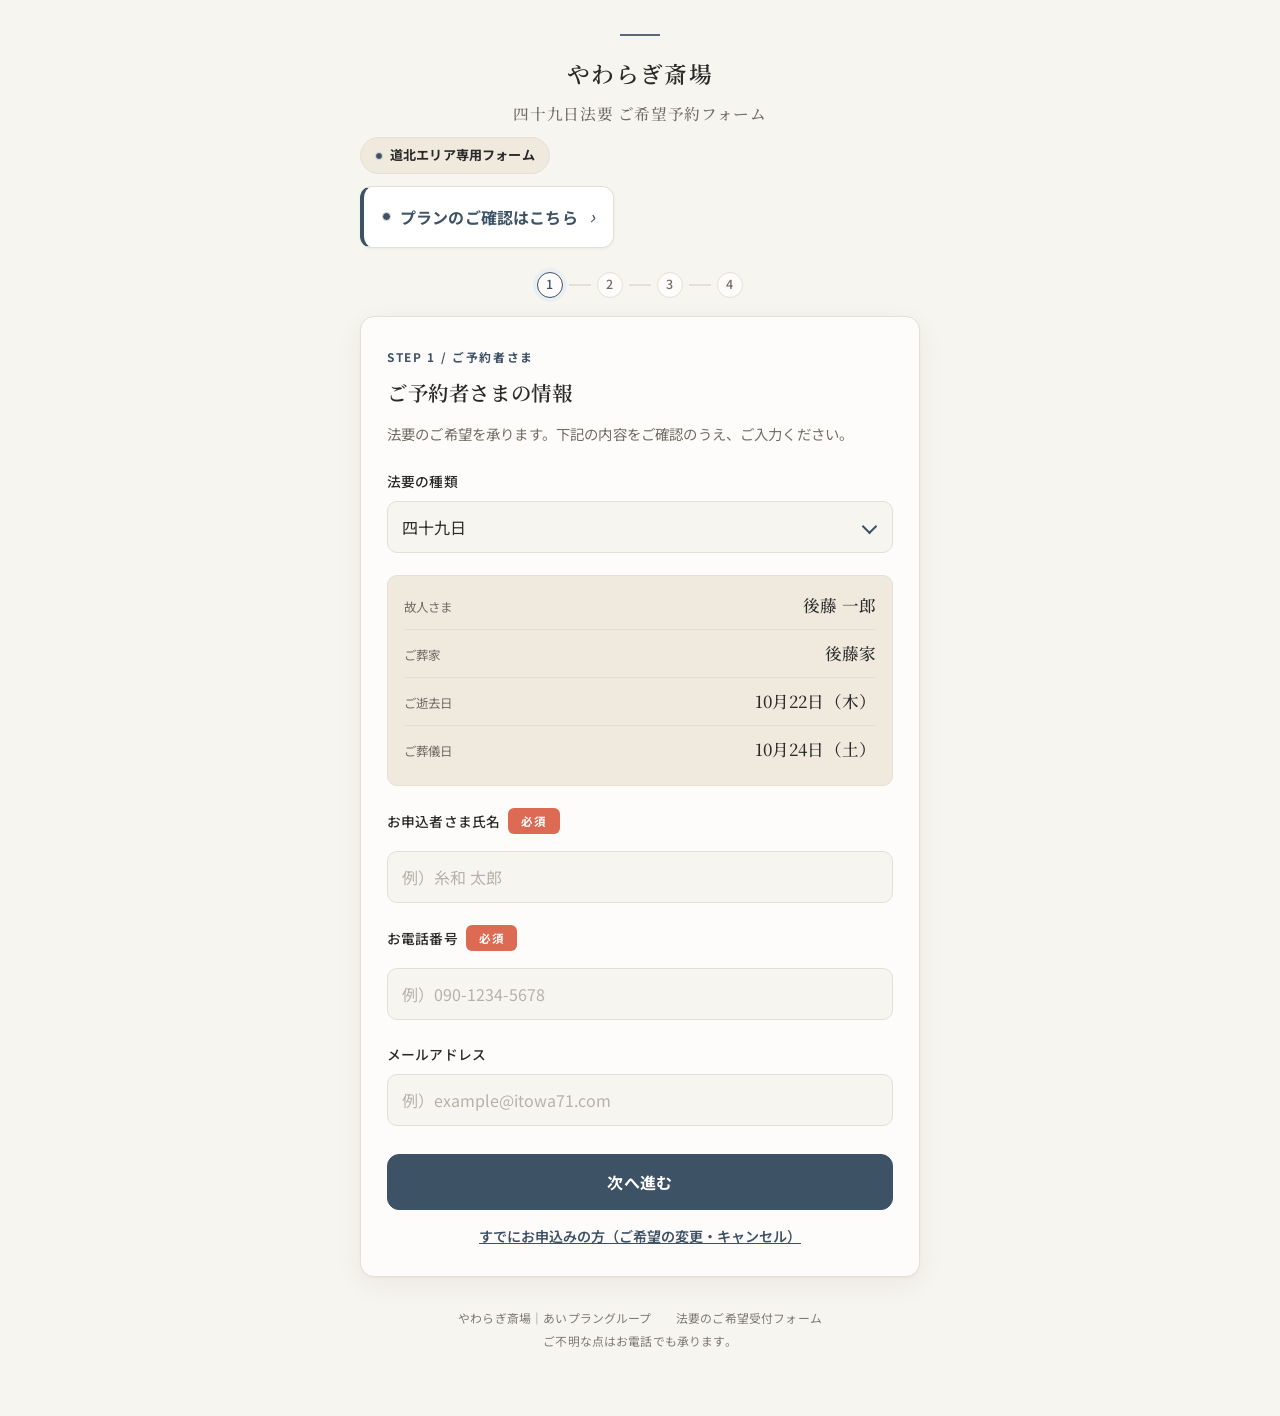
==== houyou_form_dohoku.html @ b4d34588 "Add files via upload" ====
<!DOCTYPE html>
<html lang="ja">
<head>
<meta charset="UTF-8">
<meta name="viewport" content="width=device-width, initial-scale=1.0">
<title>四十九日法要 ご希望予約フォーム｜やわらぎ斎場</title>
<link rel="preconnect" href="https://fonts.googleapis.com">
<link rel="preconnect" href="https://fonts.gstatic.com" crossorigin>
<link href="https://fonts.googleapis.com/css2?family=Noto+Sans+JP:wght@400;500;700&family=Noto+Serif+JP:wght@400;500;600&display=swap" rel="stylesheet">
<style>
  :root{
    --paper:#F7F5F0; --card:#FDFCFA; --ink:#2B2A28; --ink-soft:#726D66;
    --ai:#3E5266; --ai-deep:#2F4152; --ai-tint:#ECEFF2;
    --line:#E5E0D7; --sand:#EFE9DE; --full:#A9796C;
    --shadow:0 1px 2px rgba(43,42,40,.04), 0 8px 28px rgba(43,42,40,.06); --radius:14px;
  }
  *{box-sizing:border-box;margin:0;padding:0}
  html{-webkit-text-size-adjust:100%}
  body{font-family:"Noto Sans JP",sans-serif;background:var(--paper);color:var(--ink);
    line-height:1.75;letter-spacing:.01em;-webkit-font-smoothing:antialiased;padding:0 16px 64px}
  .wrap{max-width:560px;margin:0 auto}
  header{padding:34px 0 10px;text-align:center}
  .brand-rule{width:40px;height:2px;background:var(--ai);margin:0 auto 18px;opacity:.85}
  .hall{font-family:"Noto Serif JP",serif;font-size:1.42rem;font-weight:600;letter-spacing:.06em}
  .form-name{font-family:"Noto Serif JP",serif;font-size:.98rem;font-weight:500;color:var(--ink-soft);margin-top:6px;letter-spacing:.04em}
  .steps{display:flex;align-items:center;justify-content:center;gap:6px;margin:24px 0 8px;flex-wrap:wrap}
  .dot{width:26px;height:26px;border-radius:50%;border:1.5px solid var(--line);background:var(--card);
    color:var(--ink-soft);font-size:.78rem;font-weight:500;display:flex;align-items:center;justify-content:center;transition:.35s}
  .step-dot.done .dot{background:var(--ai);border-color:var(--ai);color:#fff}
  .step-dot.active .dot{border-color:var(--ai);color:var(--ai);box-shadow:0 0 0 4px var(--ai-tint)}
  .bar{width:22px;height:1.5px;background:var(--line);transition:.35s}
  .step-dot.done + .bar{background:var(--ai)}
  @media(max-width:420px){.bar{width:12px}}
  .screen{display:none;animation:rise .45s cubic-bezier(.22,.61,.36,1)}
  .screen.active{display:block}
  @keyframes rise{from{opacity:0;transform:translateY(10px)}to{opacity:1;transform:none}}
  .card{background:var(--card);border:1px solid var(--line);border-radius:var(--radius);box-shadow:var(--shadow);padding:30px 26px;margin-top:18px}
  .region-badge{display:inline-flex;align-items:center;gap:7px;background:var(--sand);border:1px solid var(--line);border-radius:999px;padding:6px 14px;font-size:.82rem;font-weight:700;color:var(--ink);margin:0 0 12px}
  .region-badge .dot{width:8px;height:8px;border-radius:50%;background:var(--ai)}
  .catalog-banner{margin:0 0 18px}
  .catalog-banner .cat-link{display:inline-flex;align-items:center;gap:9px;background:#fff;border:1px solid var(--line);border-left:4px solid var(--ai);border-radius:12px;padding:13px 18px;font-size:1rem;font-weight:700;color:var(--ai);text-decoration:none;cursor:pointer;box-shadow:0 1px 3px rgba(0,0,0,.05)}
  .catalog-banner .cat-link .dot{width:9px;height:9px;border-radius:50%;background:var(--ai)}
  .catalog-banner .cat-link .arw{margin-left:2px;font-size:1.2rem;font-weight:400}
  .eyebrow{font-size:.74rem;letter-spacing:.14em;color:var(--ai);font-weight:700;margin-bottom:8px}
  .title{font-family:"Noto Serif JP",serif;font-size:1.28rem;font-weight:600;letter-spacing:.03em}
  .lead{font-size:.9rem;color:var(--ink-soft);margin-top:10px}
  .field{margin-top:22px}
  label.lbl{display:block;font-size:.86rem;font-weight:500;margin-bottom:8px}
  .req{color:var(--ai);font-size:.72rem;font-weight:700;margin-left:6px;vertical-align:1px}
  .opt{color:var(--ink-soft);font-size:.72rem;margin-left:6px}
  input[type=text],input[type=email],input[type=tel]{width:100%;font-family:inherit;font-size:1rem;color:var(--ink);
    background:var(--paper);border:1.5px solid var(--line);border-radius:10px;padding:13px 14px;transition:.2s}
  input:focus{outline:none;border-color:var(--ai);box-shadow:0 0 0 4px var(--ai-tint);background:#fff}
  input::placeholder{color:#B7B1A8}
  .hint{font-size:.78rem;color:var(--ink-soft);margin-top:7px;display:flex;align-items:flex-start;gap:6px}
  .hint svg{flex:none;margin-top:3px;opacity:.7}
  .fixed-panel{background:var(--sand);border:1.5px solid var(--line);border-radius:10px;padding:6px 16px 12px}
  .fixed-panel .cap{display:flex;justify-content:flex-end;padding-top:8px}
  .fixed-panel .cap span{font-size:.68rem;color:var(--ink-soft);background:#fff;border:1px solid var(--line);border-radius:20px;padding:3px 10px}
  .fixed-row{display:flex;align-items:baseline;justify-content:space-between;gap:14px;padding:9px 0;border-bottom:1px solid rgba(0,0,0,.05)}
  .fixed-row:last-of-type{border-bottom:none}
  .fixed-row .fk{font-size:.78rem;color:var(--ink-soft);flex:none}
  .fixed-row .fv{font-family:"Noto Serif JP",serif;font-size:1.04rem;font-weight:500;text-align:right}
  .fixed-row .fv .suf{font-size:.82rem;font-weight:400;margin-left:2px}
  .err{color:var(--full);font-size:.78rem;margin-top:6px;display:none}
  input.invalid{border-color:var(--full)}
  .q{margin-top:26px}
  .q:first-child{margin-top:6px}
  .q-text{font-size:.98rem;font-weight:500;margin-bottom:12px}
  .q-num{font-family:"Noto Serif JP",serif;color:var(--ai);font-weight:600;margin-right:8px}
  .yn{display:grid;grid-template-columns:1fr 1fr;gap:12px}
  .yn button{font-family:inherit;font-size:1rem;font-weight:500;cursor:pointer;background:var(--card);
    border:1.5px solid var(--line);border-radius:12px;padding:15px;color:var(--ink);transition:.18s}
  .yn button:hover{border-color:var(--ai);background:#fff}
  .yn button.sel{border-color:var(--ai);background:var(--ai-tint);color:var(--ai-deep);font-weight:700;box-shadow:0 0 0 3px var(--ai-tint)}
  .yn button.sel-no{border-color:var(--ink-soft);background:#F1EEE9;color:var(--ink)}
  .area-grid{display:grid;grid-template-columns:1fr;gap:9px;margin-top:22px}
  .area-card{width:100%;text-align:left;border:1.5px solid var(--line);background:var(--paper);border-radius:12px;padding:15px 16px;cursor:pointer;font-family:inherit;transition:.12s;display:flex;align-items:center;justify-content:space-between}
  .area-card:hover{border-color:var(--ai);background:#fff}
  .area-card.sel{border-color:var(--ai);background:var(--ai-tint);box-shadow:0 0 0 2px var(--ai-tint)}
  .area-card .an{font-size:1rem;font-weight:700;color:var(--ink)}
  .area-card.sel .an{color:var(--ai-deep)}
  .an-caret{color:var(--ink-soft);transition:.15s}
  .area-card.open .an-caret{transform:rotate(180deg);color:var(--ai)}
  .area-expand{display:flex;flex-direction:column;gap:9px}
  .area-subwrap{display:flex;flex-direction:column;gap:8px;padding-left:14px;border-left:2px solid var(--ai-tint);margin-left:4px}
  .area-sub{width:100%;text-align:left;border:1.5px solid var(--line);background:#fff;border-radius:10px;padding:12px 14px;cursor:pointer;font-family:inherit;transition:.12s}
  .area-sub:hover{border-color:var(--ai)}
  .area-sub.sel{border-color:var(--ai);background:var(--ai-tint);box-shadow:0 0 0 2px var(--ai-tint)}
  .area-sub .an{font-size:.95rem;font-weight:700;color:var(--ink);display:block}
  .area-sub .sub-note{font-size:.76rem;color:var(--ink-soft);margin-top:2px;display:block}
  .a-fixed{background:var(--ai-tint);border:1px solid var(--line);border-radius:12px;padding:12px 16px;margin-bottom:16px}
  .a-fixed .af-label{font-size:.72rem;color:var(--ink-soft);font-weight:600}
  .a-fixed .af-val{font-size:1.05rem;font-weight:700;color:var(--ai-deep);margin-top:2px}
  .a-fixed .af-note{font-size:.76rem;color:var(--ai);margin-top:3px;font-weight:600}
  .managed-badge{display:inline-flex;align-items:center;gap:8px;background:#e7f4ee;border:1px solid #bfe3d1;color:#1f7a56;font-weight:700;font-size:.95rem;border-radius:999px;padding:9px 18px;margin-bottom:14px}
  .mg-actions{display:flex;flex-direction:column;gap:12px;margin-top:12px}
  .mg-link{margin-top:16px;font-size:.9rem}
  .btn-danger{background:#fff;border:1.5px solid #d98a84;color:#B23B3B}
  .btn-danger:hover{background:#fbe9e7;border-color:#B23B3B}
  .s1-managed-link{display:block;width:100%;text-align:center;margin-top:16px;background:none;border:none;color:var(--ai);font-family:inherit;font-size:.88rem;font-weight:600;cursor:pointer;text-decoration:underline}
  .area-grid button{font-family:inherit;cursor:pointer;text-align:left;background:var(--card);
    border:1.5px solid var(--line);border-radius:12px;padding:15px 16px;color:var(--ink);transition:.18s;
    display:flex;align-items:flex-start;gap:11px}
  .area-grid button:hover{border-color:var(--ai);background:#fff}
  .area-grid button.sel{border-color:var(--ai);background:var(--ai-tint);box-shadow:0 0 0 3px var(--ai-tint)}
  .area-grid button .mk{width:9px;height:9px;border-radius:50%;border:1.5px solid var(--line);flex:none;margin-top:8px}
  .area-grid button.sel .mk{background:var(--ai);border-color:var(--ai)}
  .area-grid .atext{display:flex;flex-direction:column}
  .area-grid .an{font-size:.98rem;font-weight:700}
  .area-grid button.sel .an{color:var(--ai-deep)}
  .area-grid .anote{font-size:.82rem;font-weight:700;color:var(--ink-soft);margin-top:3px;line-height:1.55}
  input.ro{background:var(--sand)!important;color:var(--ink-soft);cursor:not-allowed}
  .afield{margin-top:18px}
  .abadge{display:inline-block;font-size:.72rem;font-weight:700;color:#fff;border-radius:6px;padding:3px 13px;margin-bottom:9px;letter-spacing:.06em}
  .abadge.req{background:#dd6a52}
  .abadge.opt{background:#8a8a8a}
  .afield .lbl{display:block;font-size:.82rem;color:var(--ink-soft);margin-bottom:7px;font-weight:500}
  .a-selwrap{position:relative}
  .a-selwrap select{width:100%;font-family:inherit;font-size:1rem;color:var(--ink);background:var(--paper);border:1.5px solid var(--line);border-radius:10px;padding:13px 42px 13px 14px;appearance:none;-webkit-appearance:none;cursor:pointer}
  .a-selwrap select:focus{outline:none;border-color:var(--ai);box-shadow:0 0 0 4px var(--ai-tint);background:#fff}
  .a-selwrap select:disabled{background:var(--sand);color:var(--ink-soft);cursor:not-allowed}
  .a-selwrap::after{content:"";position:absolute;right:18px;top:calc(50% - 6px);width:9px;height:9px;border-right:2.4px solid var(--ai);border-bottom:2.4px solid var(--ai);transform:rotate(45deg);pointer-events:none}
  .a-zipbtn{margin-top:11px;border:1.6px solid var(--ink);background:#fff;border-radius:26px;padding:9px 24px;font-weight:700;font-size:.95rem;cursor:pointer;font-family:inherit;color:var(--ink)}
  .a-zipbtn:hover{background:var(--sand)}
  .a-zipmsg{font-size:.8rem;margin-top:9px;min-height:1em}
  .a-or{text-align:center;margin:24px 0 4px;position:relative}
  .a-or span{background:var(--card);position:relative;padding:0 16px;font-size:.86rem;color:var(--ink-soft);font-weight:700}
  .a-or:before{content:"";position:absolute;left:0;right:0;top:50%;height:1px;background:var(--line)}
  .a-heading{font-size:1.08rem;font-weight:700;margin:26px 0 2px;display:flex;align-items:center}
  .a-note{text-align:center;font-size:.8rem;color:var(--ink-soft);margin:20px 0 4px;line-height:1.6}
  .a-privacy{margin:14px 0 4px;padding:15px 16px;background:var(--sand);border-radius:12px}
  .a-privacy p{margin:0;font-size:.8rem;color:var(--ink-soft);line-height:1.7}
  .a-pplinks{display:flex;flex-direction:column;gap:9px;margin:11px 0 4px}
  .a-pplinks a{font-size:.86rem;font-weight:600;color:var(--ai);text-decoration:none;display:inline-flex;align-items:center;gap:6px;line-height:1.5}
  .a-pplinks a:hover{text-decoration:underline}
  .a-pplinks .ext{flex:none;opacity:.8}
  .a-consent{margin-top:10px!important;font-size:.76rem!important;color:var(--ink-soft)}
  .area-sched{display:inline-flex;align-items:center;gap:8px;background:var(--ai-tint);color:var(--ai-deep);
    font-size:.84rem;font-weight:600;border-radius:20px;padding:7px 15px;margin:14px 0 2px}
  .area-sched svg{opacity:.85}
  .cal-label{font-size:.86rem;font-weight:500;margin:22px 0 12px}
  .dates{display:flex;gap:10px;overflow-x:auto;padding-bottom:8px;-webkit-overflow-scrolling:touch;scroll-snap-type:x mandatory}
  .dates::-webkit-scrollbar{height:5px}
  .dates::-webkit-scrollbar-thumb{background:var(--line);border-radius:4px}
  .date-chip{scroll-snap-align:start;flex:none;width:64px;cursor:pointer;text-align:center;background:var(--card);
    border:1.5px solid var(--line);border-radius:12px;padding:11px 4px;transition:.18s}
  .date-chip:hover{border-color:var(--ai)}
  .date-chip.sel{border-color:var(--ai);background:var(--ai-tint);box-shadow:0 0 0 3px var(--ai-tint)}
  .date-chip .dow{font-size:.72rem;color:var(--ink-soft)}
  .date-chip.sun .dow{color:#B26A6A}
  .date-chip.sat .dow{color:#6A82B2}
  .date-chip .dnum{font-family:"Noto Serif JP",serif;font-size:1.24rem;font-weight:600;line-height:1.3}
  .date-chip .mon{font-size:.68rem;color:var(--ink-soft)}
  .date-chip.sel .dnum{color:var(--ai-deep)}
  .slots{display:grid;grid-template-columns:1fr 1fr;gap:10px;margin-top:6px}
  .slot{cursor:pointer;background:var(--card);border:1.5px solid var(--line);border-radius:11px;padding:12px 12px;
    transition:.18s;display:flex;justify-content:space-between;align-items:center}
  .slot:hover:not(.full){border-color:var(--ai)}
  .slot .time{font-size:.96rem;font-weight:500}
  .slot .avail{font-size:.72rem;color:var(--ink-soft)}
  .slot.sel{border-color:var(--ai);background:var(--ai-tint);box-shadow:0 0 0 3px var(--ai-tint)}
  .slot.sel .time{color:var(--ai-deep);font-weight:700}
  .slot.full{cursor:not-allowed;opacity:.5;background:#F2EFEA}
  .slot.full .avail{color:var(--full)}
  .review{margin-top:8px}
  .rrow{display:flex;justify-content:space-between;gap:16px;padding:14px 0;border-bottom:1px solid var(--line)}
  .rrow:last-child{border-bottom:none}
  .rrow .rk{font-size:.82rem;color:var(--ink-soft);flex:none;padding-top:2px}
  .rrow .rv{font-size:.96rem;font-weight:500;text-align:right}
  .rlist{font-size:.9rem;font-weight:500;text-align:right;line-height:1.7}
  .nav{display:flex;gap:12px;margin-top:28px}
  .btn{flex:1;font-family:inherit;font-size:1rem;font-weight:700;cursor:pointer;border-radius:12px;padding:15px;transition:.2s;letter-spacing:.03em}
  .btn-primary{background:var(--ai);color:#fff;border:1.5px solid var(--ai)}
  .btn-primary:hover{background:var(--ai-deep);border-color:var(--ai-deep)}
  .btn-primary:disabled{background:#C9C4BB;border-color:#C9C4BB;cursor:not-allowed}
  .btn-ghost{flex:0 0 auto;padding:15px 22px;background:transparent;color:var(--ink-soft);border:1.5px solid var(--line)}
  .btn-ghost:hover{border-color:var(--ink-soft);color:var(--ink)}
  .done-card{text-align:center;padding:44px 26px}
  .seal{width:66px;height:66px;margin:0 auto 22px;border-radius:50%;border:2px solid var(--ai);
    display:flex;align-items:center;justify-content:center;background:var(--ai-tint)}
  .done-title{font-family:"Noto Serif JP",serif;font-size:1.4rem;font-weight:600;letter-spacing:.05em}
  .done-lead{font-size:.92rem;color:var(--ink-soft);margin-top:14px}
  .mail-box{background:var(--paper);border:1px solid var(--line);border-radius:12px;padding:16px;margin-top:24px;text-align:left;display:flex;gap:12px;align-items:flex-start}
  .callback-box{background:#fbf4e6;border:1px solid #ecd9ac;border-radius:12px;padding:15px 16px;margin-top:14px;text-align:left;display:flex;gap:11px;align-items:flex-start;font-size:.9rem;line-height:1.75;color:#7a5410}
  .callback-box b{color:#6b4a10}
  .mail-box .mt{font-size:.86rem}
  .mail-box .me{font-weight:600}
  .footer-note{text-align:center;font-size:.74rem;color:var(--ink-soft);margin-top:30px;line-height:1.9;opacity:.9}

  .hachi-ref{background:var(--ai-tint);border:1px solid var(--line);border-radius:12px;padding:14px 16px;margin:2px 0 20px;display:flex;gap:12px;align-items:flex-start}
  .hachi-ref .hr-ic{flex:none;margin-top:2px}
  .hachi-ref .hr-label{font-size:.72rem;color:var(--ink-soft);font-weight:600}
  .hachi-ref .hr-val{font-size:1.14rem;font-weight:700;color:var(--ai-deep);margin-top:2px;font-family:"Noto Serif JP",serif}
  .hachi-ref .hr-note{font-size:.76rem;color:var(--ink-soft);margin-top:4px;line-height:1.6}
  .ampm-grid{display:grid;grid-template-columns:1fr 1fr;gap:12px;margin-top:8px}
  .ampm-btn{border:1.5px solid var(--line);background:var(--paper);border-radius:12px;padding:20px 12px;cursor:pointer;font-family:inherit;text-align:center;transition:.12s}
  .ampm-btn:hover{border-color:var(--ai)}
  .ampm-btn.sel{border-color:var(--ai);background:var(--ai-tint);box-shadow:0 0 0 2px var(--ai-tint)}
  .ampm-btn .at{font-size:1.1rem;font-weight:700;color:var(--ink)}
  .ampm-btn.sel .at{color:var(--ai-deep)}
  .ampm-btn .as{font-size:.76rem;color:var(--ink-soft);margin-top:4px}
  .callback-note{background:#eef7f1;border:1px solid #bfe3d1;border-radius:12px;padding:14px 16px;margin-top:18px;font-size:.86rem;color:#1f6f52;display:flex;gap:10px;align-items:flex-start;line-height:1.7}
  .callback-note svg{flex:none;margin-top:2px}
  .date-chip.disabled{opacity:.38;pointer-events:none;filter:grayscale(.4)}
  .vd-box{background:var(--ai-tint);border:1px solid var(--line);border-radius:12px;padding:16px;margin-top:14px}
  .vd-lead{font-size:.85rem;color:var(--ink-soft);margin:0 0 12px}
  .vd-field{margin-bottom:12px}
  .vd-field:last-of-type{margin-bottom:0}
  .vd-field input.ro{background:var(--sand);color:var(--ink-soft)}
  .temple-pick{display:flex;align-items:center;gap:10px;flex-wrap:wrap}
  .temple-sel{font-size:.9rem;font-weight:700;color:var(--ai-deep)}
  .tp-backdrop{position:fixed;inset:0;background:rgba(30,32,40,.5);display:none;align-items:center;justify-content:center;z-index:100;padding:16px}
  .tp-backdrop.open{display:flex}
  .tp-modal{background:var(--paper);border-radius:16px;width:100%;max-width:640px;max-height:88vh;display:flex;flex-direction:column;box-shadow:0 20px 60px rgba(0,0,0,.3)}
  .tp-head{display:flex;align-items:center;justify-content:space-between;padding:18px 22px;border-bottom:1px solid var(--line)}
  .tp-title{font-size:1.15rem;font-weight:700;font-family:"Noto Serif JP",serif;color:var(--ink)}
  .tp-close{background:none;border:none;font-size:1.5rem;color:var(--ink-soft);cursor:pointer;line-height:1}
  .tp-body{padding:18px 22px;overflow-y:auto}
  .tp-search{width:100%;font-family:inherit;font-size:1rem;border:1px solid var(--line);border-radius:10px;padding:12px 14px;background:#fff;color:var(--ink)}
  .tp-count{font-size:.78rem;color:var(--ink-soft);margin:8px 2px}
  .tp-filters{margin-bottom:12px}
  .tp-filters select{font-family:inherit;font-size:.85rem;border:1px solid var(--line);border-radius:10px;padding:9px 12px;background:#fff}
  .tp-list{border:1px solid var(--line);border-radius:12px;overflow:hidden}
  .tp-item{display:flex;align-items:baseline;gap:10px;padding:13px 15px;border-bottom:1px solid var(--line);cursor:pointer;font-size:.92rem}
  .tp-item:last-child{border-bottom:none}
  .tp-item:hover{background:var(--ai-tint)}
  .tp-item.sel{background:var(--ai-tint);box-shadow:inset 3px 0 0 var(--ai)}
  .tp-shuha{color:var(--ink-soft);font-size:.72rem;flex:none}
  .tp-name{font-weight:700;flex:none}
  .tp-addr{color:var(--ink-soft);font-size:.8rem}
  .tp-empty{padding:24px;text-align:center;color:var(--ink-soft)}
  .tp-foot{display:flex;justify-content:flex-end;gap:10px;padding:16px 22px;border-top:1px solid var(--line)}
  .btn-sm{padding:8px 14px;font-size:.85rem}
  .date-chip.hachi{border-color:var(--ai);box-shadow:0 0 0 2px var(--ai-tint)}
  .date-chip .hachi-tag{background:var(--ai-deep);color:#fff;font-size:.56rem;font-weight:700;border-radius:6px;padding:1px 0;margin:-3px -2px 3px;text-align:center;letter-spacing:.02em;line-height:1.5}

  /* ===== スマートフォン最適化 ===== */
  @media(max-width:480px){
    .wrap{padding-left:12px;padding-right:12px}
    .card{padding:22px 16px;border-radius:14px}
    .title{font-size:1.28rem;line-height:1.5}
    .lead{font-size:.9rem}
    .nav{flex-wrap:wrap;gap:10px}
    .nav .btn{flex:1;min-width:130px;justify-content:center}
    .btn{padding:14px 18px}
    .area-card,.area-sub{padding:15px 14px}
    .fixed-row{flex-direction:column;align-items:flex-start;gap:2px}
    .fixed-row .fk{font-size:.72rem}
    .rrow{grid-template-columns:1fr;gap:2px;padding:11px 0}
    .rrow .rk{font-size:.72rem;color:var(--ink-soft)}
    .footer-note{font-size:.68rem}
  }

  @media(max-width:480px){
    .tp-backdrop{padding:0;align-items:flex-end}
    .tp-modal{max-width:none;border-radius:16px 16px 0 0;max-height:92vh}
    .tp-head{padding:15px 16px}
    .tp-body{padding:15px 16px}
    .tp-foot{padding:13px 16px}
    .tp-item{flex-direction:column;align-items:flex-start;gap:3px;padding:12px 13px}
    .tp-list{max-height:44vh}
    .vd-box{padding:14px 13px}
    .temple-pick{align-items:stretch;flex-direction:column}
    .temple-pick .btn{width:100%;justify-content:center}
  }
</style>
</head>
<body>
<div class="wrap">
  <header>
    <div class="brand-rule"></div>
    <div class="hall" id="hall"></div>
    <div class="form-name" id="formName"></div>
  </header>

  <div class="region-badge" id="regionBadge" style="display:none"><i class="dot"></i><span></span></div>
  <div class="catalog-banner" id="catalogBanner" style="display:none">
    <a class="cat-link" onclick="openCatalog()"><i class="dot"></i><span>プランのご確認はこちら</span><i class="arw">›</i></a>
  </div>

  <div class="steps" id="steps"></div>

  <!-- STEP1 ご予約者 -->
  <section class="screen active" id="s1">
    <div class="card">
      <div class="eyebrow">STEP 1 / ご予約者さま</div>
      <div class="title">ご予約者さまの情報</div>
      <p class="lead">法要のご希望を承ります。下記の内容をご確認のうえ、ご入力ください。</p>
      <div class="field"><label class="lbl">法要の種類</label><div class="a-selwrap"><select id="memType" onchange="setMemType(this.value)"></select></div></div>
      <div class="field"><div class="fixed-panel" id="fixedPanel"></div></div>
      <div id="fields"></div>
      <div class="nav"><button class="btn btn-primary" onclick="next1()">次へ進む</button></div>
      <button class="s1-managed-link" onclick="goManaged()">すでにお申込みの方（ご希望の変更・キャンセル）</button>
    </div>
  </section>

  <!-- STEP2 会場 -->
  <section class="screen" id="s2">
    <div class="card">
      <div class="eyebrow">STEP 2 / ご希望の会場</div>
      <div class="title">法要を行う会場</div>
      <p class="lead">ご希望の会場をお選びください。</p>
      <div class="area-grid" id="venues"></div>
      <div id="venueDetail"></div>
      <div class="nav">
        <button class="btn btn-ghost" onclick="go(1)">戻る</button>
        <button class="btn btn-primary" id="btn2" disabled onclick="nextVenue()">次へ進む</button>
      </div>
    </div>
  </section>

  <!-- STEP3 希望日 -->
  <section class="screen" id="s3">
    <div class="card">
      <div class="eyebrow">STEP 3 / ご希望日</div>
      <div class="title">法要のご希望日</div>
      <p class="lead">四十九日の前後で、ご希望の日と時間帯をお選びください。</p>
      <div class="hachi-ref" id="hachiRef"></div>
      <div class="cal-label">ご希望日を選ぶ</div>
      <div class="dates" id="dates"></div>
      <div class="cal-label" id="ampmLabel" style="display:none">時間帯を選ぶ</div>
      <div class="ampm-grid" id="ampm" style="display:none">
        <div class="ampm-btn" onclick="pickAmpm('午前',this)"><div class="at">午前</div><div class="as">開始 〜 12:00</div></div>
        <div class="ampm-btn" onclick="pickAmpm('午後',this)"><div class="at">午後</div><div class="as">12:00 〜 開始</div></div>
      </div>
      <div class="nav">
        <button class="btn btn-ghost" onclick="go(2)">戻る</button>
        <button class="btn btn-primary" id="btn3" disabled onclick="go(4)">予約内容を確認する</button>
      </div>
    </div>
  </section>

  <!-- STEP4 確認 -->
  <section class="screen" id="s4">
    <div class="card">
      <div class="eyebrow">STEP 4 / ご確認</div>
      <div class="title">ご希望内容の確認</div>
      <p class="lead">下記の内容で仮予約を承ります。</p>
      <div class="review" id="review"></div>
      <div class="callback-note">
        <svg width="20" height="20" viewBox="0 0 24 24" fill="none" stroke="#1f6f52" stroke-width="1.9" stroke-linecap="round"><path d="M22 16.92v3a2 2 0 0 1-2.18 2 19.79 19.79 0 0 1-8.63-3.07 19.5 19.5 0 0 1-6-6 19.79 19.79 0 0 1-3.07-8.67A2 2 0 0 1 4.11 2h3a2 2 0 0 1 2 1.72c.13.96.36 1.9.7 2.81a2 2 0 0 1-.45 2.11L8.09 9.91a16 16 0 0 0 6 6l1.27-1.27a2 2 0 0 1 2.11-.45c.9.34 1.85.57 2.81.7A2 2 0 0 1 22 16.92z"/></svg>
        <div>こちらは<b>仮予約</b>です。この後、営業担当より折り返しご連絡し、日時を正式に確定いたします。</div>
      </div>
      <div class="nav">
        <button class="btn btn-ghost" onclick="go(3)">戻る</button>
        <button class="btn btn-primary" onclick="go(5)">この内容で申し込む</button>
      </div>
    </div>
  </section>

  <!-- STEP5 完了 -->
  <section class="screen" id="s5">
    <div class="card done-card">
      <div class="seal"><svg width="30" height="30" viewBox="0 0 24 24" fill="none" stroke="#3E5266" stroke-width="2.2" stroke-linecap="round" stroke-linejoin="round"><path d="M20 6 9 17l-5-5"/></svg></div>
      <div class="done-title">仮予約を承りました</div>
      <p class="done-lead">この度はお申込みいただきありがとうございます。<br>営業担当より折り返しご連絡し、日時を正式に確定いたします。</p>
      <div class="mail-box">
        <svg width="20" height="20" viewBox="0 0 24 24" fill="none" stroke="#3E5266" stroke-width="1.8" style="flex:none;margin-top:2px"><rect x="3" y="5" width="18" height="14" rx="2"/><path d="m3 7 9 6 9-6"/></svg>
        <div class="mt">受付確認メールを <span class="me" id="doneMail">—</span> へお送りしました。<br>担当者からのご連絡をお待ちください。</div>
      </div>
      <div class="callback-box">
        <svg width="20" height="20" viewBox="0 0 24 24" fill="none" stroke="#8a5a12" stroke-width="1.9" stroke-linecap="round" stroke-linejoin="round" style="flex:none;margin-top:1px"><path d="M22 16.92v3a2 2 0 0 1-2.18 2 19.79 19.79 0 0 1-8.63-3.07 19.5 19.5 0 0 1-6-6 19.79 19.79 0 0 1-3.07-8.67A2 2 0 0 1 4.11 2h3a2 2 0 0 1 2 1.72c.13.96.36 1.9.7 2.81a2 2 0 0 1-.45 2.11L8.09 9.91a16 16 0 0 0 6 6l1.27-1.27a2 2 0 0 1 2.11-.45c.9.34 1.85.57 2.81.7A2 2 0 0 1 22 16.92z"/></svg>
        <div><b>担当地区のスタッフ携帯より折り返し致します。</b><br>お手数ですが、ご登録の電話番号にてお待ちください。</div>
      </div>
      <button class="btn btn-ghost mg-link" onclick="goManaged()">ご希望の変更・キャンセルはこちら ›</button>
    </div>
  </section>

  <!-- 申込済み（変更・キャンセル入口） -->
  <section class="screen" id="s-managed">
    <div class="card">
      <div class="managed-badge"><svg width="18" height="18" viewBox="0 0 24 24" fill="none" stroke="#2a8f6b" stroke-width="2.4" stroke-linecap="round" stroke-linejoin="round"><path d="M20 6 9 17l-5-5"/></svg>仮予約を受付済みです</div>
      <p class="lead">現在のご希望内容です。担当者からの確定連絡前は、下記から変更・キャンセルができます。</p>
      <div class="review" id="mg-review"></div>
      <div class="a-heading" style="margin-top:22px">ご希望の変更・キャンセル</div>
      <div class="mg-actions">
        <button class="btn btn-primary" onclick="startChange()">希望内容を変更する</button>
        <button class="btn btn-danger" onclick="prepCancel()">申込みをキャンセルする</button>
      </div>
    </div>
  </section>

  <!-- 変更 -->
  <section class="screen" id="s-change">
    <div class="card">
      <div class="eyebrow">ご希望の変更</div>
      <div class="title">変更する項目を修正</div>
      <p class="lead">変更したい箇所だけ修正し、再申込してください。登録時の内容が入っています。</p>
      <div class="hachi-ref" id="c-hachi"></div>
      <div class="cal-label">会場</div>
      <div class="area-grid" id="c-venues"></div>
      <div id="c-venueDetail"></div>
      <div class="cal-label" style="margin-top:16px">ご希望日</div>
      <div class="dates" id="c-dates"></div>
      <div class="cal-label" id="c-ampmLabel" style="display:none">時間帯</div>
      <div class="ampm-grid" id="c-ampm" style="display:none">
        <div class="ampm-btn" onclick="cPickAmpm('午前',this)"><div class="at">午前</div><div class="as">開始 〜 12:00</div></div>
        <div class="ampm-btn" onclick="cPickAmpm('午後',this)"><div class="at">午後</div><div class="as">12:00 〜 開始</div></div>
      </div>
      <div class="err" id="c-err">会場・希望日・時間帯をお選びください。</div>
      <div class="nav">
        <button class="btn btn-ghost" onclick="goScreen('s-managed')">戻る</button>
        <button class="btn btn-primary" onclick="confirmChange()">変更を確定する</button>
      </div>
    </div>
  </section>

  <!-- 変更完了 -->
  <section class="screen" id="s-changed">
    <div class="card done-card">
      <div class="seal"><svg width="30" height="30" viewBox="0 0 24 24" fill="none" stroke="#3E5266" stroke-width="2.2" stroke-linecap="round" stroke-linejoin="round"><path d="M20 6 9 17l-5-5"/></svg></div>
      <div class="done-title">ご希望を変更しました</div>
      <p class="done-lead">変更後の内容で承りました。<br>担当者より折り返しご連絡いたします。</p>
      <div class="review" id="cd-review" style="text-align:left"></div>
      <div class="nav" style="justify-content:center;margin-top:18px"><button class="btn btn-ghost" onclick="renderManaged();goScreen('s-managed')">申込内容に戻る</button></div>
    </div>
  </section>

  <!-- キャンセル確認 -->
  <section class="screen" id="s-cancel">
    <div class="card">
      <div class="eyebrow" style="color:#B23B3B">申込みのキャンセル</div>
      <div class="title">お申込みをキャンセルします</div>
      <p class="lead">以下のお申込みをキャンセルします。よろしいですか？</p>
      <div class="review" id="cx-review"></div>
      <div class="nav">
        <button class="btn btn-ghost" onclick="goScreen('s-managed')">戻る</button>
        <button class="btn btn-danger" onclick="confirmCancel()">キャンセルを確定する</button>
      </div>
    </div>
  </section>

  <!-- キャンセル完了 -->
  <section class="screen" id="s-cancelled">
    <div class="card done-card">
      <div class="seal" style="border-color:#e6bdb8;background:#fbe9e7"><svg width="26" height="26" viewBox="0 0 24 24" fill="none" stroke="#B23B3B" stroke-width="2.2" stroke-linecap="round"><path d="M18 6 6 18M6 6l12 12"/></svg></div>
      <div class="done-title">お申込みをキャンセルしました</div>
      <p class="done-lead">またのご利用をお待ちしております。</p>
    </div>
  </section>

  <div class="footer-note">やわらぎ斎場｜あいプラングループ　　法要のご希望受付フォーム<br>ご不明な点はお電話でも承ります。</div>
</div>

<div class="tp-backdrop" id="templeBackdrop">
  <div class="tp-modal">
    <div class="tp-head"><div class="tp-title">寺院を選択</div><button class="tp-close" onclick="closeTemplePicker()">×</button></div>
    <div class="tp-body">
      <input type="text" id="tp-search" class="tp-search" placeholder="寺院名 / フリガナ / 住所 / TEL" oninput="renderTemples()">
      <div class="tp-count" id="tp-count"></div>
      <div class="tp-filters"><select id="tp-shuha" onchange="renderTemples()"><option value="">宗派名</option></select></div>
      <div class="tp-list" id="tp-list"></div>
    </div>
    <div class="tp-foot"><button class="btn btn-ghost" onclick="closeTemplePicker()">閉じる</button><button class="btn btn-primary" id="tp-confirm" onclick="confirmTemple()" disabled>この寺院を確定</button></div>
  </div>
</div>

<script>
/* ===== 予約フォーム PDFカタログ（道央/道北・仮ファイル埋め込み） ===== */
var FORM_CATALOG={
  '道央':{label:'プランのご確認はこちら',pdf:"[data-uri]"},
  '道北':{label:'プランのご確認はこちら',pdf:""}
};
var catFormRegion='道央';
FORM_CATALOG['道北'].pdf=FORM_CATALOG['道央'].pdf; /* 道北も同カタログを既定共有 */
function resolveFormRegion(){
  try{
    var q=new URLSearchParams(location.search); var r=(q.get('r')||q.get('region')||'').toLowerCase();
    if(r==='dohoku'||r==='道北'||r==='hokku') return '道北';
    if(r==='douo'||r==='道央'||r==='chuo') return '道央';
  }catch(e){}
  return null;
}
var FORM_REGION='道北';/* 道北エリア専用ファイル */
if(FORM_REGION){ catFormRegion=FORM_REGION; }
function setCatalogRegion(r){ if(FORM_CATALOG[r]){catFormRegion=r; renderCatalog();} }
function renderRegionBadge(){var el=document.getElementById('regionBadge'); if(!el)return; if(FORM_REGION){el.style.display='';el.querySelector('span').textContent=FORM_REGION+'エリア専用フォーム';}else{el.style.display='none';}}
function renderCatalog(){ renderRegionBadge();
  var c=FORM_CATALOG[catFormRegion]||{}; var el=document.getElementById('catalogBanner');
  if(!el) return;
  if(!c.pdf){ el.style.display='none'; return; }
  el.style.display=''; el.querySelector('.cat-link span').textContent=c.label||'プランのご確認はこちら';
}
function openCatalog(){
  var c=FORM_CATALOG[catFormRegion]; if(!c||!c.pdf) return;
  try{
    var b64=c.pdf.split(',')[1]; var bin=atob(b64); var arr=new Uint8Array(bin.length);
    for(var i=0;i<bin.length;i++)arr[i]=bin.charCodeAt(i);
    var blob=new Blob([arr],{type:'application/pdf'}); var url=URL.createObjectURL(blob);
    window.open(url,'_blank');
  }catch(e){ window.open(c.pdf,'_blank'); }
}
const CONFIG={
  hall:'やわらぎ斎場',
  formName:'四十九日法要 ご希望予約フォーム',
  fields:[
    {id:'reserver',label:'お申込者さま氏名',required:true,placeholder:'例）糸和 太郎'},
    {id:'tel',label:'お電話番号',required:true,placeholder:'例）090-1234-5678'},
    {id:'email',label:'メールアドレス',required:false,placeholder:'例）example@itowa71.com'}
  ],
  venues:[
    {label:'やわらぎ斎場',note:'式場で法要を行います'},
    {label:'ご自宅',note:'ご自宅へお伺いします'},
    {label:'お寺',note:'菩提寺・ご希望のお寺で行います'}
  ]
};
const DOW=['日','月','火','水','木','金','土'];
const $=id=>document.getElementById(id);
function esc(s){return String(s).replace(/&/g,'&amp;').replace(/</g,'&lt;').replace(/>/g,'&gt;');}
function iso(d){return d.getFullYear()+'-'+String(d.getMonth()+1).padStart(2,'0')+'-'+String(d.getDate()).padStart(2,'0');}
function jLabel(d){return (d.getMonth()+1)+'月'+d.getDate()+'日（'+DOW[d.getDay()]+'）';}

/* 基準日（デモ：直近の逝去を想定し、四十九日が数日後になるよう算出） */
const TODAY=new Date(); TODAY.setHours(0,0,0,0);
function isoAdd(isoStr,n){const d=new Date(isoStr+'T00:00');d.setDate(d.getDate()+n);return iso(d);}
function addYearsISO(isoStr,y){const d=new Date(isoStr+'T00:00');d.setFullYear(d.getFullYear()+y);return iso(d);}
const MEM_TYPES=[
 {key:'shijuku',label:'四十九日',calc:d=>isoAdd(d,48),years:null},
 {key:'isshuki',label:'一周忌',calc:d=>addYearsISO(d,1),years:1},
 {key:'sankaiki',label:'三回忌',calc:d=>addYearsISO(d,2),years:2},
 {key:'nanakaiki',label:'七回忌',calc:d=>addYearsISO(d,6),years:6},
];
let memType='shijuku';
function memTypeObjF(){return MEM_TYPES.find(t=>t.key===memType)||MEM_TYPES[0];}
function memLabelF(){return memTypeObjF().label;}
let DEATH,FUNERAL,HACHI;
function applyMemType(){
  const t=memTypeObjF(), target=new Date(TODAY); target.setDate(target.getDate()+3);
  if(t.key==='shijuku'){DEATH=new Date(target);DEATH.setDate(DEATH.getDate()-48);}
  else {DEATH=new Date(target);DEATH.setFullYear(DEATH.getFullYear()-t.years);}
  FUNERAL=new Date(DEATH);FUNERAL.setDate(FUNERAL.getDate()+2);
  HACHI=new Date(t.calc(iso(DEATH))+'T00:00');
  CONFIG.formName=t.label+'法要 ご希望予約フォーム';
  CONFIG.fixedInfo=[
    {label:'故人さま',value:'後藤 一郎'},
    {label:'ご葬家',value:'後藤家'},
    {label:'ご逝去日',value:jLabel(DEATH)},
    {label:'ご葬儀日',value:jLabel(FUNERAL)}
  ];
}
applyMemType();
function setMemType(k){memType=k;applyMemType();state.date=null;state.ampm=null;initStatic();if($('hachiRef'))buildCal();}

const state={fields:{},venue:null,venueDetail:null,date:null,ampm:null};
const HOKKAIDO_H={
 '札幌市':['中央区','北区','東区','白石区','豊平区','南区','西区','厚別区','手稲区','清田区'],
 '小樽市':['花園','稲穂','築港','桜','銭函'],
 '石狩市':['花川南','花川北','花川東','樽川','本町'],
 '江別市':['野幌町','大麻','文京台','高砂町','萩ケ岡'],
 '北広島市':['中央','美沢','大曲','西の里','輪厚'],
 '恵庭市':['和光町','黄金中央','恵み野','島松'],
 '石狩郡':['当別町','新篠津村'],
};
const TEMPLES=[
 {shuha:'真宗大谷派',name:'本光寺',kana:'ホンコウジ',addr:'札幌市北区屯田8条3丁目3-15',tel:'011-771-2015'},
 {shuha:'真宗大谷派',name:'蓮光寺',kana:'レンコウジ',addr:'札幌市北区太平9条4丁目8-1',tel:'011-772-8810'},
 {shuha:'真宗大谷派',name:'法国寺',kana:'ホウコクジ',addr:'札幌市東区本町1条1丁目5-25',tel:'011-781-5250'},
 {shuha:'真宗大谷派',name:'北栄寺',kana:'ホクエイジ',addr:'札幌市東区北45条東1丁目3-12',tel:'011-751-3120'},
 {shuha:'真宗大谷派',name:'慧林寺',kana:'エリンジ',addr:'札幌市豊平区豊平4条8丁目1-2',tel:'011-811-0102'},
 {shuha:'真宗大谷派',name:'照源寺',kana:'ショウゲンジ',addr:'札幌市南区石山3条8丁目16-11',tel:'011-591-1611'},
 {shuha:'真宗大谷派',name:'浄恩寺',kana:'ジョウオンジ',addr:'札幌市西区琴似3条6丁目1-28',tel:'011-621-0128'},
 {shuha:'浄土真宗本願寺派',name:'西徳寺',kana:'サイトクジ',addr:'札幌市中央区南7条西8丁目5-1',tel:'011-511-0851'},
 {shuha:'曹洞宗',name:'中央寺',kana:'チュウオウジ',addr:'札幌市中央区南6条西2丁目1-1',tel:'011-511-0101'},
 {shuha:'曹洞宗',name:'瑞龍寺',kana:'ズイリュウジ',addr:'札幌市豊平区中の島1条6丁目3-20',tel:'011-831-0320'},
 {shuha:'浄土宗',name:'新善光寺',kana:'シンゼンコウジ',addr:'札幌市中央区南6条西1丁目2-5',tel:'011-511-0125'},
 {shuha:'日蓮宗',name:'妙覚寺',kana:'ミョウカクジ',addr:'札幌市中央区南9条西5丁目1-10',tel:'011-521-0110'},
 {shuha:'真言宗智山派',name:'成田山札幌別院',kana:'ナリタサン',addr:'札幌市中央区南7条西3丁目2-8',tel:'011-511-0208'},
 {shuha:'臨済宗妙心寺派',name:'龍雲寺',kana:'リュウウンジ',addr:'札幌市豊平区平岸3条9丁目2-1',tel:'011-811-0921'},
 {shuha:'天台宗',name:'圓山寺',kana:'エンザンジ',addr:'札幌市中央区宮の森1条9丁目1-3',tel:'011-611-0913'},
 {shuha:'浄土真宗本願寺派',name:'覚王寺',kana:'カクオウジ',addr:'小樽市若松1丁目5-8',tel:'0134-22-0508'},
];
let currentScreen='s1';
const STEP_MAP={s1:1,s2:2,s3:3,s4:4};

/* ステップドット */
function buildSteps(){const c=$('steps');c.innerHTML='';for(let n=1;n<=4;n++){const d=document.createElement('div');d.className='step-dot';d.id='dot'+n;d.innerHTML='<div class="dot">'+n+'</div>';c.appendChild(d);if(n<4){const b=document.createElement('div');b.className='bar';c.appendChild(b);}}}
function paintSteps(active){for(let n=1;n<=4;n++){const d=$('dot'+n);d.classList.remove('active','done');if(n<active)d.classList.add('done');else if(n===active)d.classList.add('active');}}
function show(id){$(currentScreen).classList.remove('active');$(id).classList.add('active');currentScreen=id;if(STEP_MAP[id])paintSteps(STEP_MAP[id]);window.scrollTo({top:0,behavior:'smooth'});}
function go(step){const map={1:'s1',2:'s2',3:'s3',4:'s4',5:'s5'};$('steps').style.display='';if(step===3)buildCal();if(step===4)buildReview();if(step===5){$('doneMail').textContent=state.fields.email||'—';reg=snapshotReg();}show(map[step]);}

/* 静的テキスト・入力欄 */
function initStatic(){$('hall').textContent=CONFIG.hall;$('formName').textContent=CONFIG.formName;
  const mt=$('memType');if(mt)mt.innerHTML=MEM_TYPES.map(t=>'<option value="'+t.key+'"'+(t.key===memType?' selected':'')+'>'+t.label+'</option>').join('');
  let h='';CONFIG.fixedInfo.forEach(x=>{h+='<div class="fixed-row"><span class="fk">'+esc(x.label)+'</span><span class="fv">'+esc(x.value)+'</span></div>';});$('fixedPanel').innerHTML=h; if(typeof renderCatalog==='function')renderCatalog();}
function renderFields(){let h='';CONFIG.fields.forEach(f=>{h+='<div class="field"><label class="lbl" for="'+f.id+'">'+esc(f.label)+(f.required?'<span class="abadge req" style="margin-left:8px">必須</span>':'')+'</label><input type="text" id="'+f.id+'" placeholder="'+esc(f.placeholder||'')+'"><div class="err" id="e-'+f.id+'">ご入力ください。</div></div>';});$('fields').innerHTML=h;}
function next1(){let ok=true;CONFIG.fields.forEach(f=>{if(f.required){const v=$(f.id).value.trim();const e=$('e-'+f.id);if(v===''){e.style.display='block';$(f.id).classList.add('invalid');ok=false;}else{e.style.display='none';$(f.id).classList.remove('invalid');}}});if(!ok)return;CONFIG.fields.forEach(f=>state.fields[f.id]=$(f.id).value.trim());go(2);}

/* 会場 */
function renderVenues(){const c=$('venues');c.innerHTML='';CONFIG.venues.forEach(v=>{const b=document.createElement('button');b.className='area-card';b.style.justifyContent='flex-start';b.innerHTML='<span class="atext" style="display:flex;flex-direction:column"><span class="an">'+esc(v.label)+'</span><span class="anote" style="font-weight:600">'+esc(v.note)+'</span></span>';b.onclick=()=>{if(state.venue!==v.label)state.venueDetail=null;state.venue=v.label;[...c.children].forEach(x=>x.classList.remove('sel'));b.classList.add('sel');$('btn2').disabled=false;renderVenueDetail('venueDetail',state.venue,state.venueDetail);};c.appendChild(b);});}
function cityOptions(sel){return '<option value="">選択してください</option>'+Object.keys(HOKKAIDO_H).map(c=>'<option'+(c===sel?' selected':'')+'>'+c+'</option>').join('');}
function townOptions(city,sel){return '<option value="">選択してください</option>'+((HOKKAIDO_H[city]||[]).map(t=>'<option'+(t===sel?' selected':'')+'>'+t+'</option>').join(''));}
function renderVenueDetail(boxId,venue,vd){
  const box=$(boxId); if(!box)return;
  if(venue==='お寺'){
    box.innerHTML='<div class="vd-box"><div class="vd-field"><span class="abadge req">必須</span><label class="lbl">お寺</label><div class="temple-pick"><button type="button" class="btn btn-ghost btn-sm" onclick="openTemplePicker(\''+boxId+'\')">寺院を検索して選択</button><span class="temple-sel" id="'+boxId+'-tsel">未選択</span></div></div><div class="err vd-err">寺院を選択してください。</div></div>';
    if(vd&&vd.temple){const s=$(boxId+'-tsel');s.textContent=vd.temple.name+'（'+vd.temple.addr+'）';s.dataset.temple=JSON.stringify(vd.temple);}
  } else if(venue==='ご自宅'){
    const a=(vd&&vd.addr)||{};
    box.innerHTML='<div class="vd-box"><p class="vd-lead">ご自宅の住所をご入力ください。</p>'+
      '<div class="vd-field"><label class="lbl">都道府県</label><input type="text" class="vd-pref ro" value="北海道" readonly></div>'+
      '<div class="vd-field"><span class="abadge req">必須</span><label class="lbl">市区郡</label><div class="a-selwrap"><select class="vd-city">'+cityOptions(a.city)+'</select></div></div>'+
      '<div class="vd-field"><label class="lbl">町村</label><div class="a-selwrap"><select class="vd-town">'+townOptions(a.city,a.town)+'</select></div></div>'+
      '<div class="vd-field"><span class="abadge req">必須</span><label class="lbl">以下住所（番地・建物名）</label><input type="text" class="vd-rest" placeholder="例）1丁目2-3 〇〇マンション101"></div>'+
      '<div class="err vd-err">市区郡・以下住所をご入力ください。</div></div>';
    if(a.rest)box.querySelector('.vd-rest').value=a.rest;
    box.querySelector('.vd-city').onchange=function(){box.querySelector('.vd-town').innerHTML=townOptions(this.value,'');};
  } else { box.innerHTML=''; }
}
function readVenueDetail(boxId,venue){
  const box=$(boxId);
  if(venue==='お寺'){const s=$(boxId+'-tsel'),ds=s?s.dataset.temple:'';if(!ds){box.querySelector('.vd-err').style.display='block';return null;}return {temple:JSON.parse(ds)};}
  if(venue==='ご自宅'){const city=box.querySelector('.vd-city').value,town=box.querySelector('.vd-town').value,rest=box.querySelector('.vd-rest').value.trim();if(!city||!rest){box.querySelector('.vd-err').style.display='block';return null;}return {addr:{pref:'北海道',city,town,rest}};}
  return {__ok:true};
}
function venueFull(venue,vd){
  if(venue==='お寺'&&vd&&vd.temple)return 'お寺（'+vd.temple.name+' / '+vd.temple.addr+'）';
  if(venue==='ご自宅'&&vd&&vd.addr){const a=vd.addr;return 'ご自宅（'+a.pref+a.city+(a.town||'')+a.rest+'）';}
  return venue||'';
}
let TEMPLE_SEL=null, templeTarget=null;
function openTemplePicker(target){templeTarget=target;TEMPLE_SEL=null;
  $('tp-shuha').innerHTML='<option value="">宗派名</option>'+[...new Set(TEMPLES.map(t=>t.shuha))].map(s=>'<option>'+s+'</option>').join('');
  $('tp-search').value='';$('tp-confirm').disabled=true;renderTemples();$('templeBackdrop').classList.add('open');}
function renderTemples(){const q=$('tp-search').value.trim(),sh=$('tp-shuha').value;
  const list=TEMPLES.filter(t=>(!sh||t.shuha===sh)&&(!q||(t.name+t.kana+t.addr+t.tel).indexOf(q)>=0));
  $('tp-count').textContent='候補 '+list.length+' 件';
  $('tp-list').innerHTML=list.map(t=>'<div class="tp-item" onclick="selectTemple('+TEMPLES.indexOf(t)+',this)"><span class="tp-shuha">'+t.shuha+'</span><span class="tp-name">'+t.name+'</span><span class="tp-addr">'+t.addr+'</span></div>').join('')||'<div class="tp-empty">該当がありません</div>';}
function selectTemple(idx,el){TEMPLE_SEL=TEMPLES[idx];[...document.querySelectorAll('#tp-list .tp-item')].forEach(x=>x.classList.remove('sel'));el.classList.add('sel');$('tp-confirm').disabled=false;}
function confirmTemple(){if(!TEMPLE_SEL)return;const t=TEMPLE_SEL,s=$(templeTarget+'-tsel');if(s){s.textContent=t.name+'（'+t.addr+'）';s.dataset.temple=JSON.stringify(t);}closeTemplePicker();}
function closeTemplePicker(){$('templeBackdrop').classList.remove('open');}
function nextVenue(){
  if(!state.venue){return;}
  const r=readVenueDetail('venueDetail',state.venue);
  if(r===null)return;
  state.venueDetail=(r&&r.__ok)?null:r;
  go(3);
}

/* 希望日（四十九日基準・前の週間） */
function hachiRefHTML(){return '<div class="hr-ic"><svg width="20" height="20" viewBox="0 0 24 24" fill="none" stroke="#2F4152" stroke-width="1.8"><rect x="3" y="4" width="18" height="18" rx="2"/><path d="M16 2v4M8 2v4M3 10h18"/></svg></div>'+
  '<div><div class="hr-label">ご逝去日を基準とした'+memLabelF()+'</div><div class="hr-val">'+jLabel(HACHI)+'</div><div class="hr-note">参考情報です。'+memLabelF()+'を基準に、<b>1週間前〜2週間後</b>の範囲でご都合の良い日をお選びいただけます。</div></div>';}
function calDates(){const out=[];for(let i=-7;i<=14;i++){const d=new Date(HACHI);d.setDate(d.getDate()+i);out.push(d);}return out;} // 四十九日の1週間前〜2週間後
function buildCal(){
  $('hachiRef').innerHTML=hachiRefHTML();
  const c=$('dates');c.innerHTML='';
  calDates().forEach(d=>{
    const past=d< new Date(TODAY.getTime()+86400000); // 明日より前は不可
    const isH=iso(d)===iso(HACHI);
    const chip=document.createElement('div');
    chip.className='date-chip'+(d.getDay()===0?' sun':'')+(d.getDay()===6?' sat':'')+(past?' disabled':'')+(isH?' hachi':'');
    chip.innerHTML=(isH?'<div class="hachi-tag">四十九日</div>':'')+'<div class="dow">'+DOW[d.getDay()]+'</div><div class="dnum">'+d.getDate()+'</div><div class="mon">'+(d.getMonth()+1)+'月</div>';
    if(!past) chip.onclick=()=>selectDate(d,chip);
    if(state.date&&state.date.key===iso(d)){chip.classList.add('sel');}
    c.appendChild(chip);
  });
  centerHachi(c);
  $('ampmLabel').style.display= state.date?'block':'none';
  $('ampm').style.display= state.date?'grid':'none';
}
function centerHachi(c){const hc=c.querySelector('.date-chip.hachi');if(hc)c.scrollLeft=hc.offsetLeft-c.clientWidth/2+hc.clientWidth/2;}
function selectDate(d,chip){[...$('dates').children].forEach(x=>x.classList.remove('sel'));chip.classList.add('sel');
  state.date={key:iso(d),label:jLabel(d)};state.ampm=null;
  [...$('ampm').children].forEach(x=>x.classList.remove('sel'));
  $('ampmLabel').style.display='block';$('ampm').style.display='grid';$('btn3').disabled=true;}
function pickAmpm(v,el){[...$('ampm').children].forEach(x=>x.classList.remove('sel'));el.classList.add('sel');state.ampm=v;$('btn3').disabled=false;}

/* 確認 */
function reviewRows(fixed,venue,date,ampm,vd){
  const rows=fixed.map(x=>[x.label,x.value]);
  rows.push([memLabelF()+'（参考）',jLabel(HACHI)]);
  rows.push(['ご希望会場',venueFull(venue,vd)]);
  rows.push(['ご希望日',date?date.label:'']);
  rows.push(['時間帯',ampm||'']);
  return rows.map(r=>'<div class="rrow"><div class="rk">'+esc(r[0])+'</div><div class="rv">'+esc(r[1])+'</div></div>').join('');
}
function buildReview(){$('review').innerHTML=reviewRows(CONFIG.fixedInfo,state.venue,state.date,state.ampm,state.venueDetail);}

/* ===== 変更・キャンセル ===== */
let reg=null;
function snapshotReg(){return {fixed:CONFIG.fixedInfo.slice(),venue:state.venue,venueDetail:state.venueDetail,date:state.date,ampm:state.ampm,fields:{...state.fields}};}
function sampleReg(){const d=new Date(HACHI);d.setDate(d.getDate()-1);return {fixed:CONFIG.fixedInfo.slice(),venue:'やわらぎ斎場',venueDetail:null,date:{key:iso(d),label:jLabel(d)},ampm:'午前',fields:{reserver:'（お申込者）',tel:'',email:''}};}
function regRows(r){return reviewRows(r.fixed,r.venue,r.date,r.ampm,r.venueDetail);}
function goScreen(id){$('steps').style.display='none';show(id);}
function goManaged(){if(!reg)reg=sampleReg();renderManaged();goScreen('s-managed');}
function renderManaged(){$('mg-review').innerHTML=regRows(reg);}
/* 変更 */
let cSel={venue:null,venueDetail:null,date:null,ampm:null};
function startChange(){
  cSel={venue:reg.venue,venueDetail:reg.venueDetail,date:reg.date,ampm:reg.ampm};
  $('c-hachi').innerHTML=hachiRefHTML();
  const vc=$('c-venues');vc.innerHTML='';
  CONFIG.venues.forEach(v=>{const b=document.createElement('button');b.className='area-card'+(v.label===reg.venue?' sel':'');b.style.justifyContent='flex-start';b.innerHTML='<span class="an">'+esc(v.label)+'</span>';b.onclick=()=>{if(cSel.venue!==v.label)cSel.venueDetail=null;cSel.venue=v.label;[...vc.children].forEach(x=>x.classList.remove('sel'));b.classList.add('sel');renderVenueDetail('c-venueDetail',cSel.venue,cSel.venueDetail);};vc.appendChild(b);});
  renderVenueDetail('c-venueDetail',cSel.venue,cSel.venueDetail);
  const dc=$('c-dates');dc.innerHTML='';
  calDates().forEach(d=>{const past=d<new Date(TODAY.getTime()+86400000);const isH=iso(d)===iso(HACHI);const chip=document.createElement('div');chip.className='date-chip'+(d.getDay()===0?' sun':'')+(d.getDay()===6?' sat':'')+(past?' disabled':'')+(isH?' hachi':'');chip.innerHTML=(isH?'<div class="hachi-tag">四十九日</div>':'')+'<div class="dow">'+DOW[d.getDay()]+'</div><div class="dnum">'+d.getDate()+'</div><div class="mon">'+(d.getMonth()+1)+'月</div>';if(!past)chip.onclick=()=>{[...dc.children].forEach(x=>x.classList.remove('sel'));chip.classList.add('sel');cSel.date={key:iso(d),label:jLabel(d)};};if(cSel.date&&cSel.date.key===iso(d))chip.classList.add('sel');dc.appendChild(chip);});
  centerHachi(dc);
  $('c-ampmLabel').style.display='block';$('c-ampm').style.display='grid';
  [...$('c-ampm').children].forEach(x=>{x.classList.remove('sel');if(x.querySelector('.at').textContent===reg.ampm)x.classList.add('sel');});
  $('c-err').style.display='none';
  goScreen('s-change');
}
function cPickAmpm(v,el){[...$('c-ampm').children].forEach(x=>x.classList.remove('sel'));el.classList.add('sel');cSel.ampm=v;}
function confirmChange(){
  if(!cSel.venue||!cSel.date||!cSel.ampm){$('c-err').style.display='block';window.scrollTo({top:0,behavior:'smooth'});return;}
  const r=readVenueDetail('c-venueDetail',cSel.venue);
  if(r===null){window.scrollTo({top:0,behavior:'smooth'});return;}
  cSel.venueDetail=(r&&r.__ok)?null:r;
  reg.venue=cSel.venue;reg.venueDetail=cSel.venueDetail;reg.date=cSel.date;reg.ampm=cSel.ampm;
  $('cd-review').innerHTML=regRows(reg);goScreen('s-changed');
}
function prepCancel(){$('cx-review').innerHTML=regRows(reg);goScreen('s-cancel');}
function confirmCancel(){goScreen('s-cancelled');}

/* 初期化 */
buildSteps();paintSteps(1);initStatic();renderFields();renderVenues();
</script>
</body>
</html>
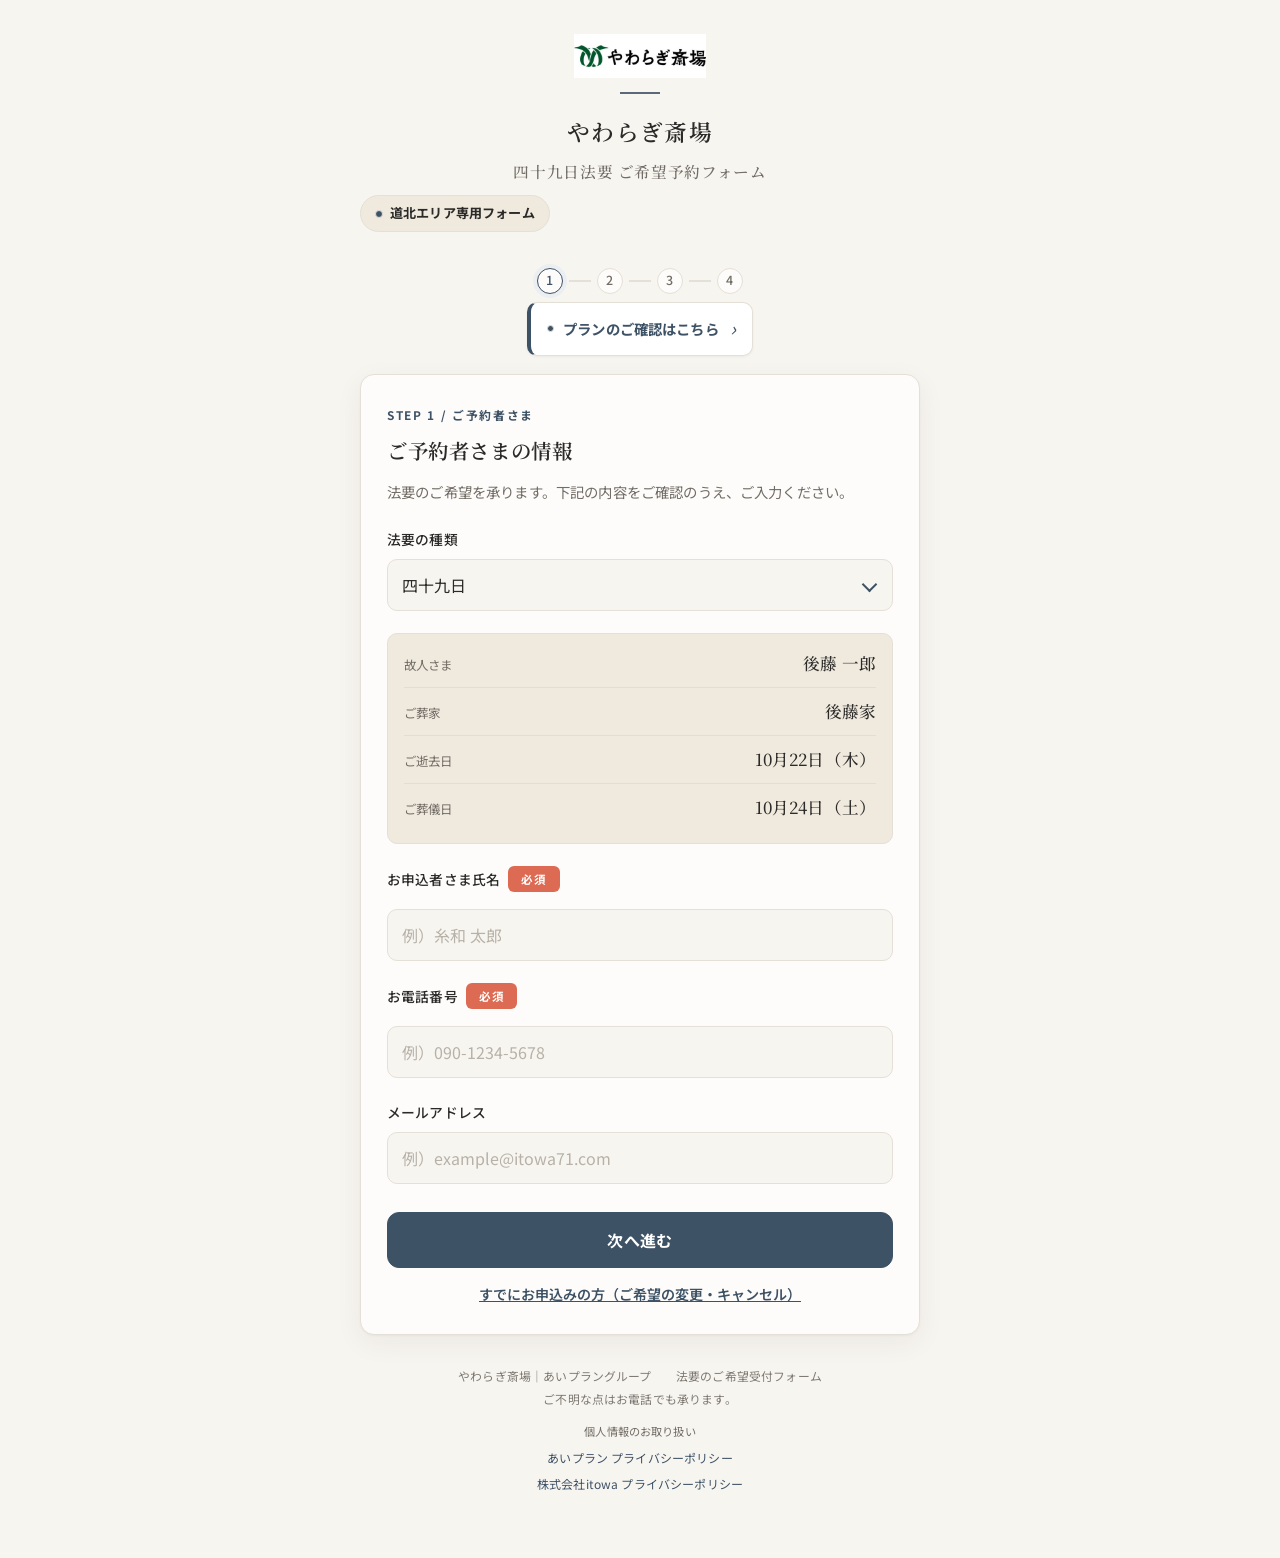
==== commit 6390488d: "Add files via upload" ====
--- a/houyou_form_dohoku.html
+++ b/houyou_form_dohoku.html
@@ -20,6 +20,11 @@
     line-height:1.75;letter-spacing:.01em;-webkit-font-smoothing:antialiased;padding:0 16px 64px}
   .wrap{max-width:560px;margin:0 auto}
   header{padding:34px 0 10px;text-align:center}
+  .form-logo{display:block;height:44px;width:auto;margin:0 auto 14px}
+  .footer-privacy{display:flex;flex-direction:column;align-items:center;gap:5px;text-align:center;margin-top:12px}
+  .footer-privacy span{font-size:.7rem;color:var(--ink-soft)}
+  .footer-privacy a{font-size:.75rem;color:var(--ai);text-decoration:none}
+  .footer-privacy a:hover{text-decoration:underline}
   .brand-rule{width:40px;height:2px;background:var(--ai);margin:0 auto 18px;opacity:.85}
   .hall{font-family:"Noto Serif JP",serif;font-size:1.42rem;font-weight:600;letter-spacing:.06em}
   .form-name{font-family:"Noto Serif JP",serif;font-size:.98rem;font-weight:500;color:var(--ink-soft);margin-top:6px;letter-spacing:.04em}
@@ -37,9 +42,9 @@
   .card{background:var(--card);border:1px solid var(--line);border-radius:var(--radius);box-shadow:var(--shadow);padding:30px 26px;margin-top:18px}
   .region-badge{display:inline-flex;align-items:center;gap:7px;background:var(--sand);border:1px solid var(--line);border-radius:999px;padding:6px 14px;font-size:.82rem;font-weight:700;color:var(--ink);margin:0 0 12px}
   .region-badge .dot{width:8px;height:8px;border-radius:50%;background:var(--ai)}
-  .catalog-banner{margin:0 0 18px}
-  .catalog-banner .cat-link{display:inline-flex;align-items:center;gap:9px;background:#fff;border:1px solid var(--line);border-left:4px solid var(--ai);border-radius:12px;padding:13px 18px;font-size:1rem;font-weight:700;color:var(--ai);text-decoration:none;cursor:pointer;box-shadow:0 1px 3px rgba(0,0,0,.05)}
-  .catalog-banner .cat-link .dot{width:9px;height:9px;border-radius:50%;background:var(--ai)}
+  .catalog-banner{margin:0 auto 4px;text-align:center}
+  .catalog-banner .cat-link{display:inline-flex;align-items:center;gap:9px;background:#fff;border:1px solid var(--line);border-left:4px solid var(--ai);border-radius:10px;padding:9px 16px;font-size:.9rem;font-weight:700;color:var(--ai);text-decoration:none;cursor:pointer;box-shadow:0 1px 3px rgba(0,0,0,.05)}
+  .catalog-banner .cat-link .dot{width:7px;height:7px;border-radius:50%;background:var(--ai)}
   .catalog-banner .cat-link .arw{margin-left:2px;font-size:1.2rem;font-weight:400}
   .eyebrow{font-size:.74rem;letter-spacing:.14em;color:var(--ai);font-weight:700;margin-bottom:8px}
   .title{font-family:"Noto Serif JP",serif;font-size:1.28rem;font-weight:600;letter-spacing:.03em}
@@ -269,20 +274,21 @@
 <body>
 <div class="wrap">
   <header>
+    <img class="form-logo" src="[data-uri]" alt="やわらぎ斎場">
     <div class="brand-rule"></div>
     <div class="hall" id="hall"></div>
     <div class="form-name" id="formName"></div>
   </header>
 
   <div class="region-badge" id="regionBadge" style="display:none"><i class="dot"></i><span></span></div>
-  <div class="catalog-banner" id="catalogBanner" style="display:none">
+
+  <div class="steps" id="steps"></div>
+
+  <!-- STEP1 ご予約者 -->
+  <section class="screen active" id="s1">
+    <div class="catalog-banner" id="catalogBanner" style="display:none">
     <a class="cat-link" onclick="openCatalog()"><i class="dot"></i><span>プランのご確認はこちら</span><i class="arw">›</i></a>
   </div>
-
-  <div class="steps" id="steps"></div>
-
-  <!-- STEP1 ご予約者 -->
-  <section class="screen active" id="s1">
     <div class="card">
       <div class="eyebrow">STEP 1 / ご予約者さま</div>
       <div class="title">ご予約者さまの情報</div>
@@ -441,6 +447,7 @@
   </section>
 
   <div class="footer-note">やわらぎ斎場｜あいプラングループ　　法要のご希望受付フォーム<br>ご不明な点はお電話でも承ります。</div>
+  <div class="footer-privacy"><span>個人情報のお取り扱い</span><a href="https://www.apg-aiplan.com/privacy/" target="_blank" rel="noopener noreferrer">あいプラン プライバシーポリシー</a><a href="https://itowa71.com/privacy_policy" target="_blank" rel="noopener noreferrer">株式会社itowa プライバシーポリシー</a></div>
 </div>
 
 <div class="tp-backdrop" id="templeBackdrop">
